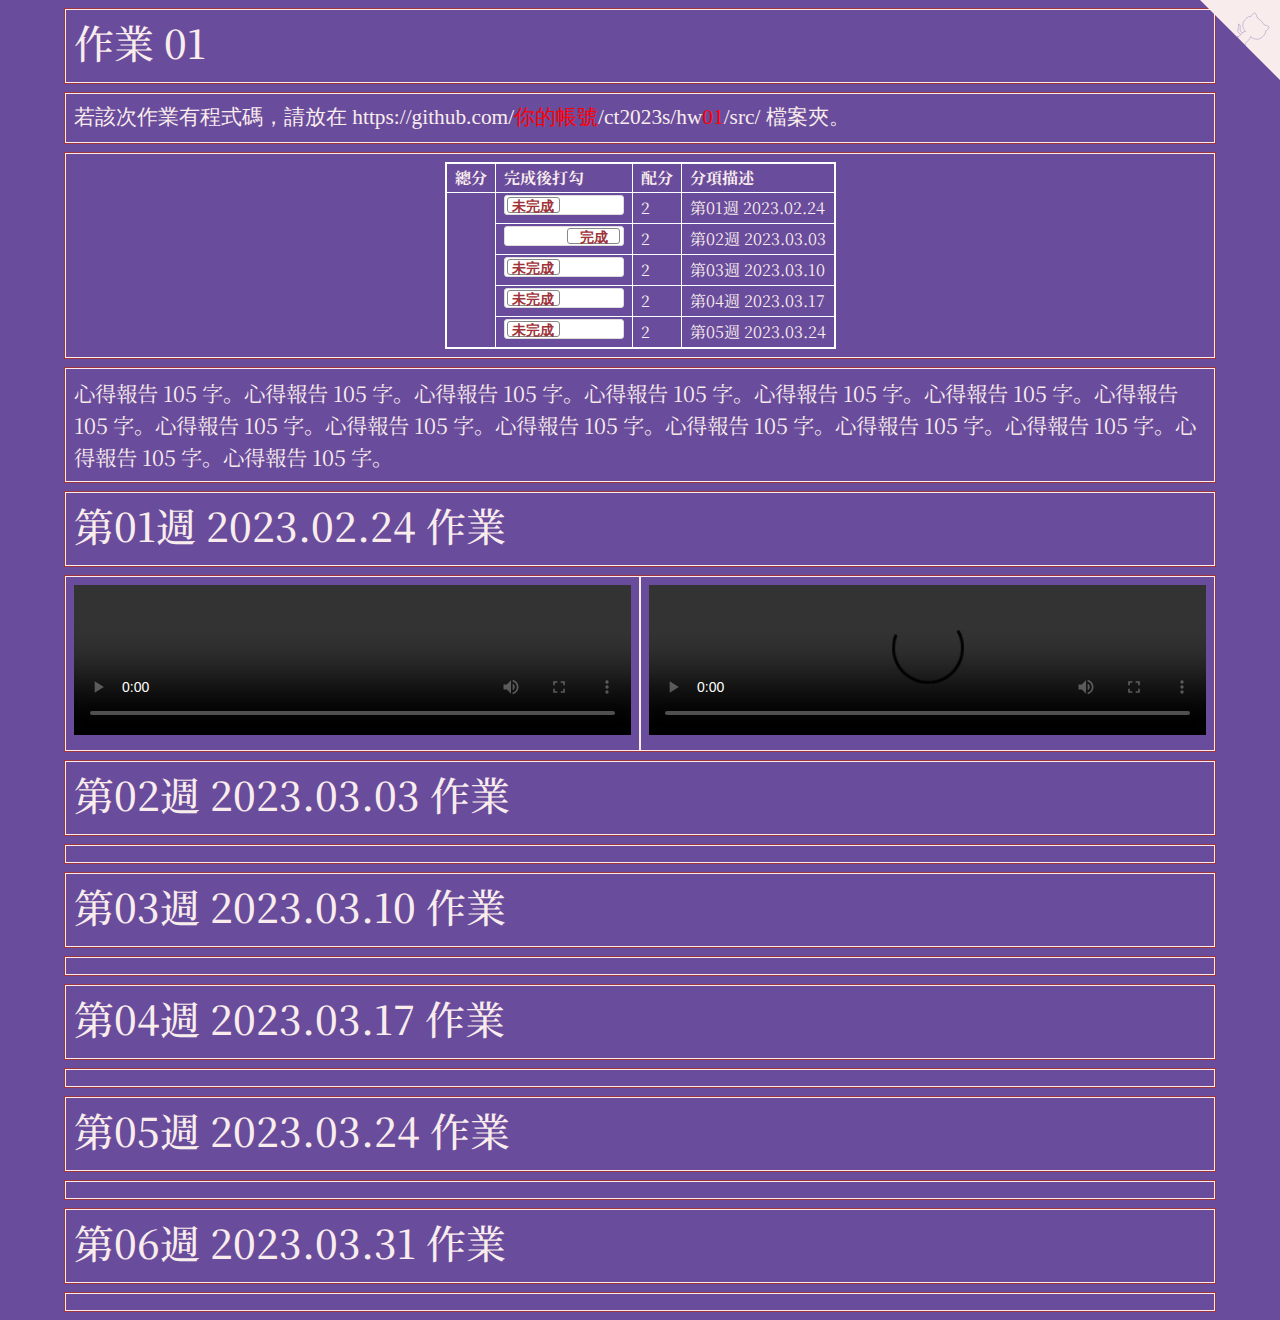
==== hw01/index.html @ 7357389a "HW5 V1" ====
<!doctype html>
<html lang="zh-Hant-TW">
<head>
<!-- Required meta tags -->
<meta charset="utf-8">
<meta name="viewport" content="width=device-width, initial-scale=1">

<!-- D3, jquery -->
<script src="https://d3js.org/d3.v3.min.js" charset="utf-8"></script>
<script src="https://code.jquery.com/jquery-3.6.0.min.js" charset="utf-8"></script>

<!-- Bootstrap CSS -->
<link href="https://cdn.jsdelivr.net/npm/bootstrap@5.1.1/dist/css/bootstrap.min.css" rel="stylesheet">
<script src="https://cdn.jsdelivr.net/npm/bootstrap@5.1.1/dist/js/bootstrap.bundle.min.js"></script>

<title>作品集 Portfolio</title>
<style type="text/css">
  @import url('https://fonts.googleapis.com/css2?family=Noto+Serif+JP:wght@200&display=swap');

  table {
  border-collapse: collapse;
  border: 2px solid white; /* rgba(217,140,144,1) */
  font-size:  12pt;
  margin-left: auto;
  margin-right: auto;
  }

  td,
  th {
  border: 1px solid white;
  padding: 2px 8px;
  }

  .flipswitch
  {
      position: relative;
      background: white;
      width: 120px;
      height: 20px;
      -webkit-appearance: initial;
      border-radius: 3px;
      -webkit-tap-highlight-color: rgba(0, 0, 0, 0);
      outline:none;
      font-size: 14px;
      font-family: Trebuchet, Arial, sans-serif;
      font-weight: bold;
      cursor:pointer;
      border:1px solid #ddd;
  }
  .flipswitch:after
  {
      position:absolute;
      top:5%;
      display:block; 
      line-height:16px;
      width:45%;
      height:90%;
      background:#fff;
      box-sizing:border-box;
      text-align:center;
      transition: all 0.3s ease-in 0s; 
      color:rgba(159,53,58,1);
      border:#888 1px solid;
      border-radius:3px;
  }
  .flipswitch:after
  {
      left:2%;
      content: "未完成";
  }
  .flipswitch:checked:after
  {
      left:53%;
      content: "完成";
  }

  body {
    background-color: rgb(106, 76, 156); /* #6A4C9C */
    color: rgb(106, 76, 156);
    font-family: 'Noto Serif JP', serif;
  }

  .container-fluid {
    width:  90%;
  }

  .hw12 {
    border: 1px solid rgb(159, 53, 58);
    margin-top: 8px;
    margin-bottom: 8px;
  }

  .twenty {
    border: 1px solid #f9eced;
    color: #f9eced;
    padding: 8px;
    font-size: 16pt;
  }

  .twenty:hover {
      box-shadow: 0 0 5px 3px #f9eced;
      color: cyan; 
      text-shadow: 0 0 6px #FFFFFF, 0 0 6px #000000;
  }

  @font-face {
    font-family:'cjkFonts';
    src: url(cjkFonts_allseto_v1.11.woff2) format('woff2');
    /* https://cloudconvert.com/ttf-to-woff2 */
  }
  
  .cjkFonts {
    font-family: 'cjkFonts';
  }

  .github-corner:hover 
  .octo-arm {
    animation: octocat-wave 560ms ease-in-out
  }
  @keyframes octocat-wave {
    0%,100% {
      transform:rotate(0)
    }
    20%,60% {
      transform:rotate(-25deg)
    }
    40%,80% {
      transform:rotate(10deg)
    }
  }
  @media (max-width:500px) {
    .github-corner:hover 
    .octo-arm {
      animation:none
    }

    .github-corner 
    .octo-arm {
      animation: octocat-wave 560ms ease-in-out
    }
  }

  /* 波浪 */
  a {
    color:yellow;
    text-decoration: none; 
    background: url("data:image/svg+xml,%3Csvg xmlns='http://www.w3.org/2000/svg' viewBox='0 0 20 4'%3E%3Cpath fill='none' stroke='%23fff' d='M0 3.5c5 0 5-3 10-3s5 3 10 3 5-3 10-3 5 3 10 3'/%3E%3C/svg%3E") repeat-x 0 100%; 
    background-size:20px auto; 
    animation: waveMove 1s infinite linear;
  }

  a:hover {
    color:#f30;
    text-decoration: none;
    background: none;
    animation: none;
    text-decoration: underline;
    padding:2px 0;
  }
  @keyframes waveMove {
    from { background-position:0 100%; }
    to { background-position:20px 100%; }
  }
  /* 波浪 */
</style>
</head>
<body>
<!-- https://alexlenail.me/NN-SVG/about.html -->
<a href="https://github.com/你的帳號/ct2023s/" class="github-corner" aria-label="View source on Github">
  <svg width="80" height="80" viewBox="0 0 250 250" style="fill:#f9eced; color:#fff; position: absolute; top: 0; border: 0; right: 0;" aria-hidden="true">
    <path d="M0,0 L115,115 L130,115 L142,142 L250,250 L250,0 Z"></path>
    <path d="M128.3,109.0 C113.8,99.7 119.0,89.6 119.0,89.6 C122.0,82.7 120.5,78.6 120.5,78.6 C119.2,72.0 123.4,76.3 123.4,76.3 C127.3,80.9 125.5,87.3 125.5,87.3 C122.9,97.6 130.6,101.9 134.4,103.2" fill="#f9eced" stroke="#6A4C9C" style="transform-origin: 130px 106px;" class="octo-arm"></path>
    <path d="M115.0,115.0 C114.9,115.1 118.7,116.5 119.8,115.4 L133.7,101.6 C136.9,99.2 139.9,98.4 142.2,98.6 C133.8,88.0 127.5,74.4 143.8,58.0 C148.5,53.4 154.0,51.2 159.7,51.0 C160.3,49.4 163.2,43.6 171.4,40.1 C171.4,40.1 176.1,42.5 178.8,56.2 C183.1,58.6 187.2,61.8 190.9,65.4 C194.5,69.0 197.7,73.2 200.1,77.6 C213.8,80.2 216.3,84.9 216.3,84.9 C212.7,93.1 206.9,96.0 205.4,96.6 C205.1,102.4 203.0,107.8 198.3,112.5 C181.9,128.9 168.3,122.5 157.7,114.1 C157.9,116.9 156.7,120.9 152.7,124.9 L141.0,136.5 C139.8,137.7 141.6,141.9 141.8,141.8 Z" fill="#f9eced" stroke="#6A4C9C" class="octo-body"></path>
  </svg>
</a>


<div class="container-fluid">

  <!-- ------------------------------------------------>
  <div class="row hw12">
    <div class="col-md-12 twenty">
      <h1>作業 01</h1>
    </div>
  </div>

  <!-- ------------------------------------------------>
  <div class="row hw12">
    <div class="col-md-12 twenty cjkFonts">
      若該次作業有程式碼，請放在 https://github.com/<span style="color:red;">你的帳號</span>/ct2023s/hw<span style="color:red;">01</span>/src/ 檔案夾。
    </div>
  </div>

  <!-- ------------------------------------------------>
  <div class="row hw12">
    <div class="col-md-12 twenty">
      <table>
        <tr>
          <th>總分</th>
          <th>完成後打勾</th>
          <th>配分</th>
          <th>分項描述</th>
        </tr>
        <tr>
          <td rowspan="7" id="myTotal"></td>
          <td><input type="checkbox" class="flipswitch" id="myCheckbox1"></td>
          <td id='m1'>2</td>
          <td>第01週 2023.02.24</td>
        </tr>
        <tr>
          <td><input type="checkbox" class="flipswitch" id="myCheckbox2" checked></td>
          <td id='m2'>2</td>
          <td>第02週 2023.03.03</td>
        </tr>
        <tr>
          <td><input type="checkbox" class="flipswitch" id="myCheckbox3"></td>
          <td id='m3'>2</td>
          <td>第03週 2023.03.10</td>
        </tr>
        <tr>
          <td><input type="checkbox" class="flipswitch" id="myCheckbox4"></td>
          <td id='m4'>2</td>
          <td>第04週 2023.03.17</td>
        </tr>
        <tr>
          <td><input type="checkbox" class="flipswitch" id="myCheckbox5"></td>
          <td id='m5'>2</td>
          <td>第05週 2023.03.24</td>
        </tr>
      </table>
    </div>
  </div>

  <!-- ------------------------------------------------>
  <div class="row hw12">
    <div class="col-md-12 twenty">
      心得報告 105 字。心得報告 105 字。心得報告 105 字。心得報告 105 字。心得報告 105 字。心得報告 105 字。心得報告 105 字。心得報告 105 字。心得報告 105 字。心得報告 105 字。心得報告 105 字。心得報告 105 字。心得報告 105 字。心得報告 105 字。心得報告 105 字。
    </div>
  </div>

  <!-- ------------------------------------------------>
  <div class="row hw12">
    <div class="col-md-12 twenty">
      <h1>第01週 2023.02.24 作業</h1>
    </div>
  </div>

  <!-- ------------------------------------------------>
  <div class="row hw12">
    <div class="col-md-6 twenty">
      <video id="video1" style="width:100%;max-width:100%;" controls="">
        <source src="https://www.w3schools.com/html/mov_bbb.mp4" type="video/mp4">
      </video>
    </div>
    <div class="col-md-6 twenty">
      <video id="video1" style="width:100%;max-width:100%;" controls="">
        <source src="https://www.w3schools.com/html/mov_bbb.mp4" type="video/mp4">
      </video>
    </div>
  </div>


  <!-- ------------------------------------------------>
  <div class="row hw12">
    <div class="col-md-12 twenty">
      <h1>第02週 2023.03.03 作業</h1>
    </div>
  </div>

  <!-- ------------------------------------------------>
  <div class="row hw12">
    <div class="col-md-12 twenty">
      
    </div>
  </div>



  <!-- ------------------------------------------------>
  <div class="row hw12">
    <div class="col-md-12 twenty">
      <h1>第03週 2023.03.10 作業</h1>
    </div>
  </div>

  <!-- ------------------------------------------------>
  <div class="row hw12">
    <div class="col-md-12 twenty">
      
    </div>
  </div>



  <!-- ------------------------------------------------>
  <div class="row hw12">
    <div class="col-md-12 twenty">
      <h1>第04週 2023.03.17 作業</h1>
    </div>
  </div>

  <!-- ------------------------------------------------>
  <div class="row hw12">
    <div class="col-md-12 twenty">
      
    </div>
  </div>



  <!-- ------------------------------------------------>
  <div class="row hw12">
    <div class="col-md-12 twenty">
      <h1>第05週 2023.03.24 作業</h1>
    </div>
  </div>

  <!-- ------------------------------------------------>
  <div class="row hw12">
    <div class="col-md-12 twenty">
      
    </div>
  </div>



  <!-- ------------------------------------------------>
  <div class="row hw12">
    <div class="col-md-12 twenty">
      <h1>第06週 2023.03.31 作業</h1>
    </div>
  </div>

  <!-- ------------------------------------------------>
  <div class="row hw12">
    <div class="col-md-12 twenty">
      
    </div>
  </div>


  <!-- ------------------------------------------------>

  <!-- ------------------------------------------------>


<script>
  $(function() {
    var f = function() {
      $(this).next().text($(this).is(':checked') ? '做完' : '未做完');
    };
    $('input').change(f).trigger('change');
  });

  d3.select("#myCheckbox1").on("change",update);
  d3.select("#myCheckbox2").on("change",update);
  d3.select("#myCheckbox3").on("change",update);
  d3.select("#myCheckbox4").on("change",update);
  d3.select("#myCheckbox5").on("change",update);
  d3.select("#myCheckbox6").on("change",update);
  d3.select("#myCheckbox7").on("change",update);

  update();
  
  function update(){

    var score = 0;

    if (d3.select("#myCheckbox1").property("checked")){
      score += parseInt(d3.select('#m1').html());
    }

    if (d3.select("#myCheckbox2").property("checked")){
      score += parseInt(d3.select('#m2').html());   
    }

    if (d3.select("#myCheckbox3").property("checked")){
      score += parseInt(d3.select('#m3').html());   
    }

    if (d3.select("#myCheckbox4").property("checked")){
      score += parseInt(d3.select('#m4').html());   
    }

    if (d3.select("#myCheckbox5").property("checked")){
      score += parseInt(d3.select('#m5').html());   
    }


    d3.select("#myTotal").html(score);    
  }
</script>

</body>
</html>
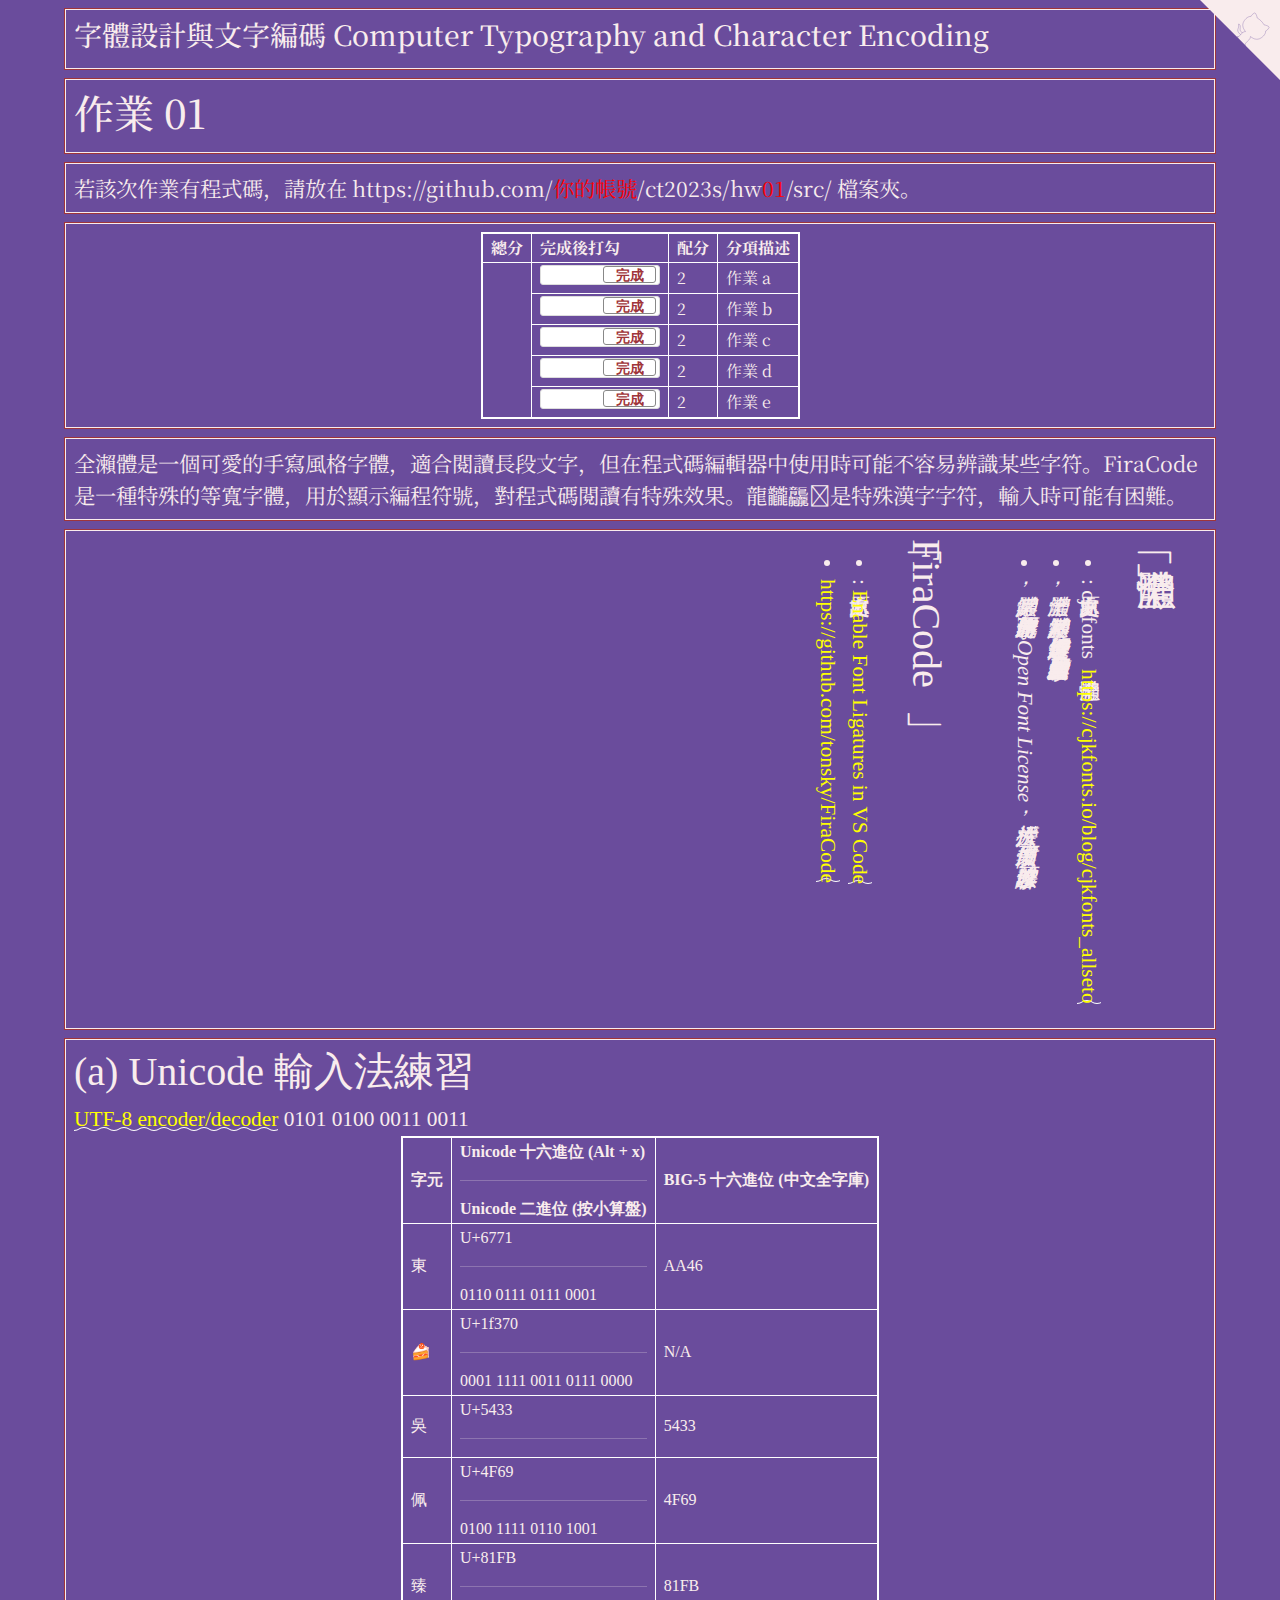
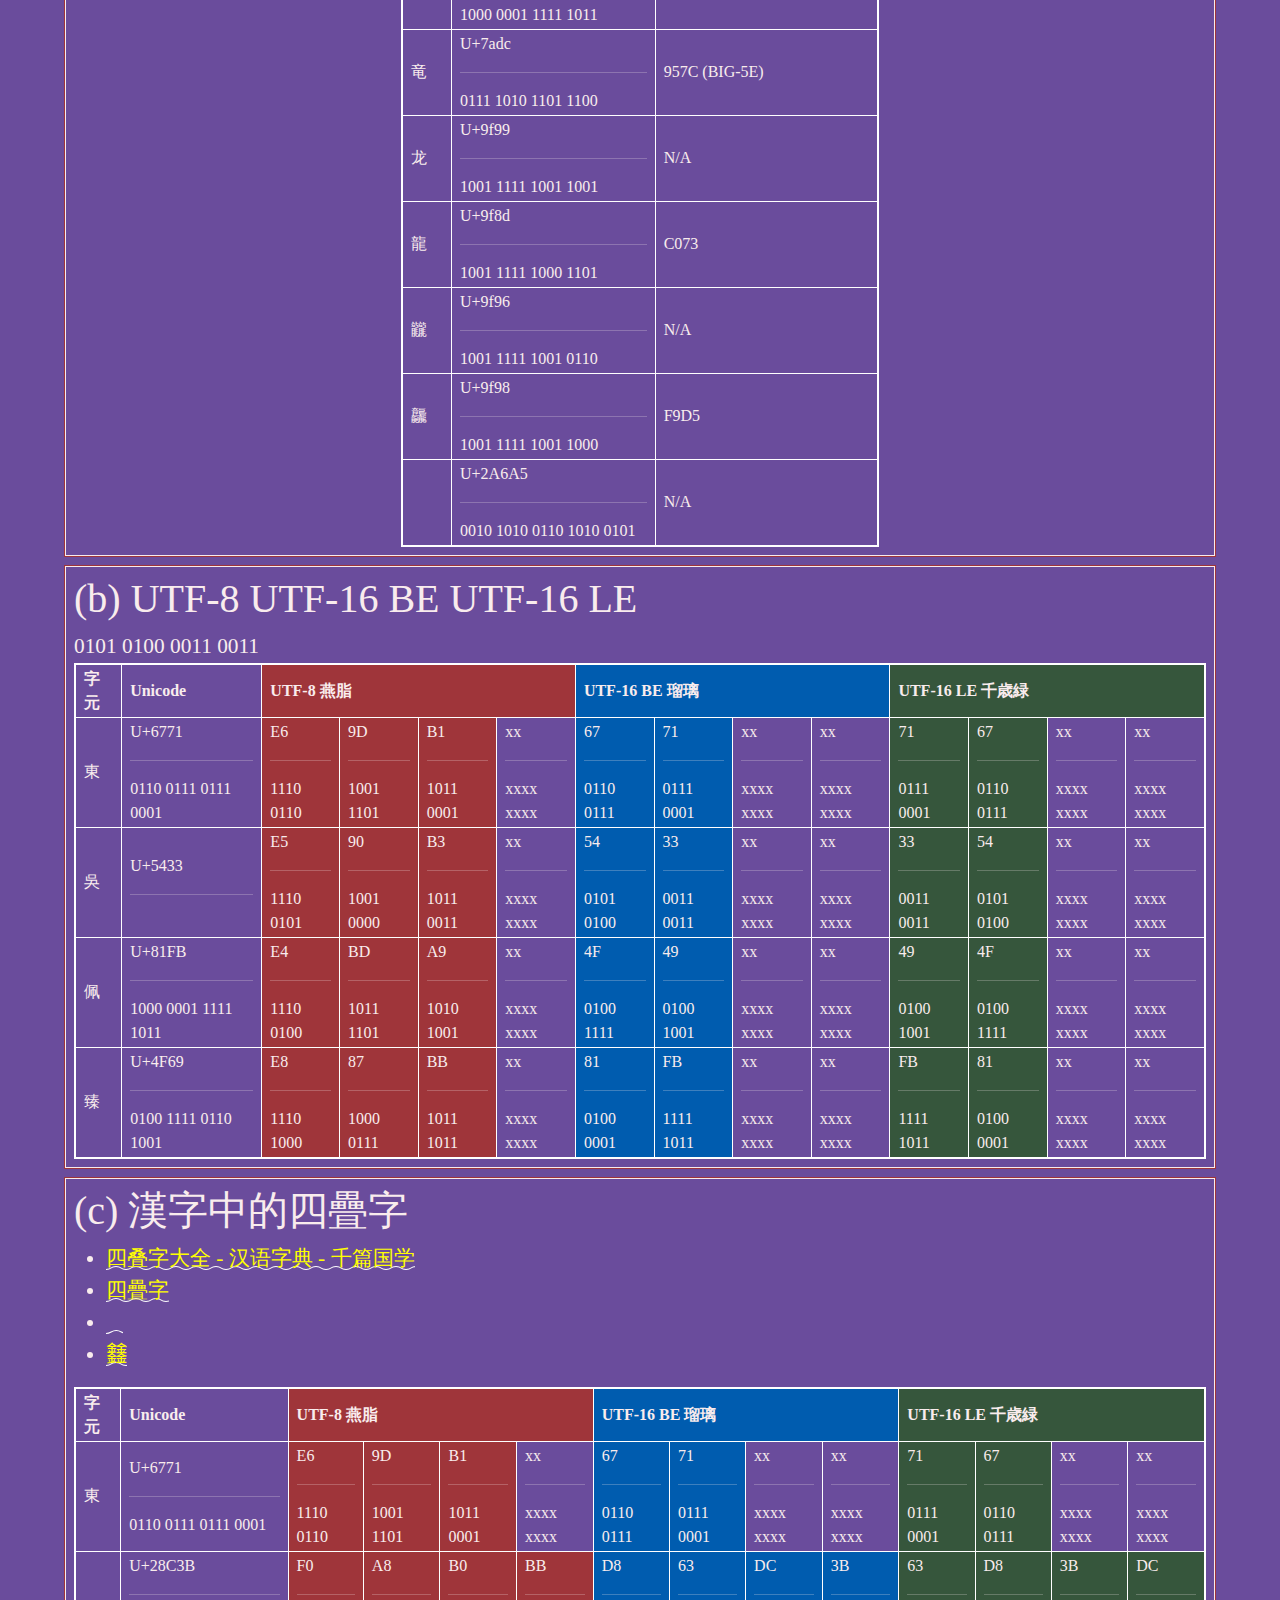
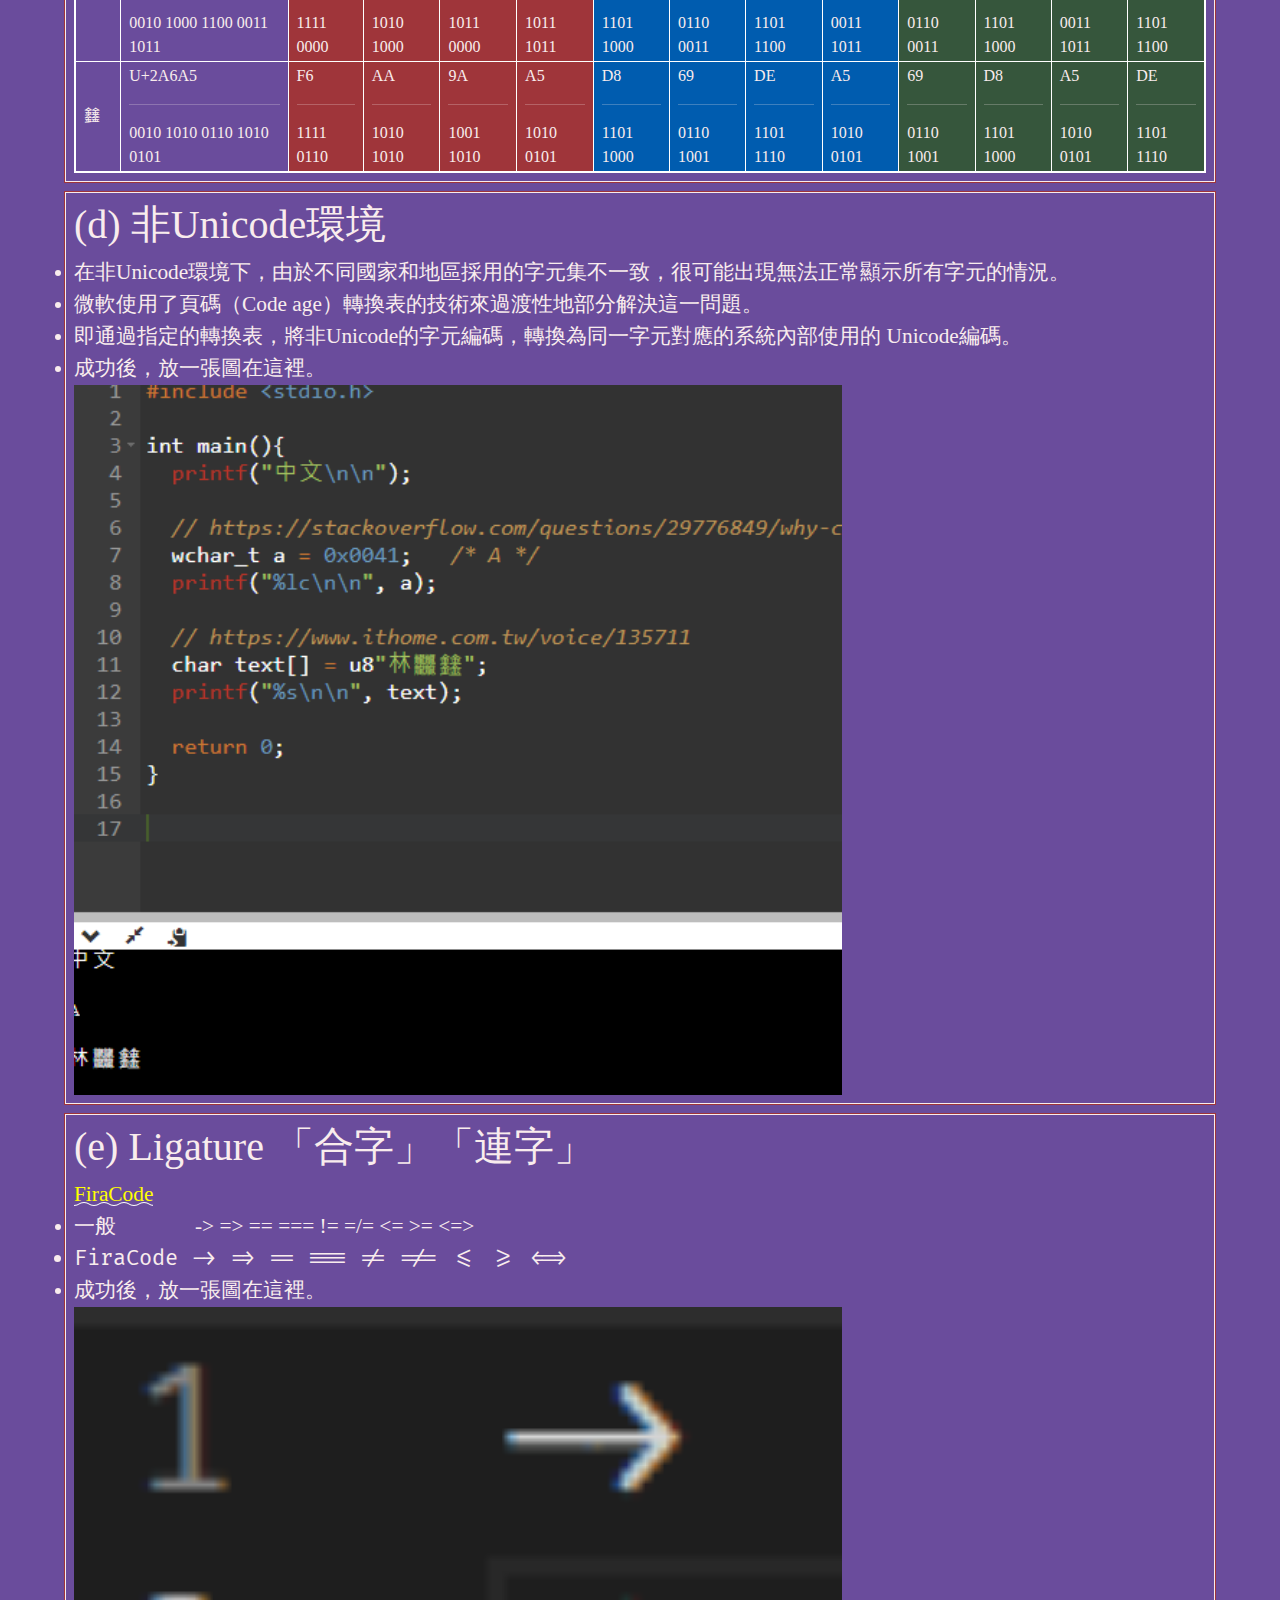
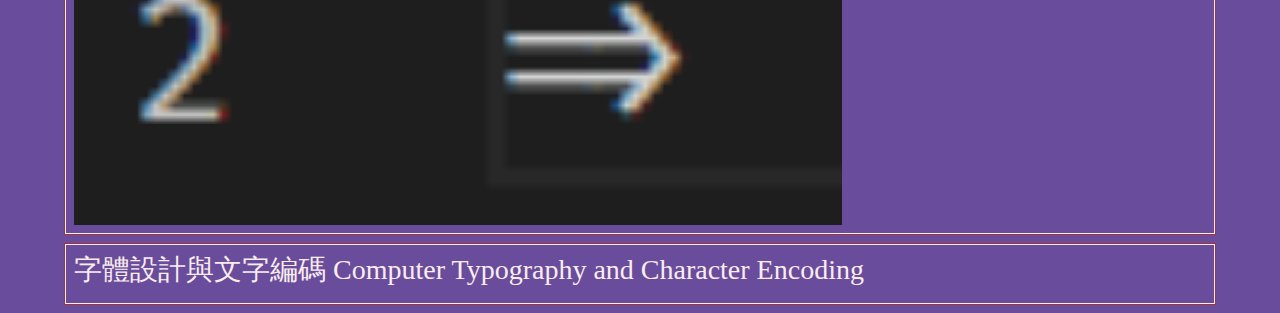
==== commit a1e78920: "HW1 v1" ====
--- a/hw01/index.html
+++ b/hw01/index.html
@@ -14,21 +14,23 @@
 <script src="https://cdn.jsdelivr.net/npm/bootstrap@5.1.1/dist/js/bootstrap.bundle.min.js"></script>
 
 <title>作品集 Portfolio</title>
+<!-- https://alexlenail.me/NN-SVG/about.html -->
+<link rel="icon" href="../hw00/favicon.svg"/>
 <style type="text/css">
   @import url('https://fonts.googleapis.com/css2?family=Noto+Serif+JP:wght@200&display=swap');
 
   table {
-  border-collapse: collapse;
-  border: 2px solid white; /* rgba(217,140,144,1) */
-  font-size:  12pt;
-  margin-left: auto;
-  margin-right: auto;
+    border-collapse: collapse;
+    border: 2px solid white; /* rgba(217,140,144,1) */
+    font-size:  12pt;
+    margin-left: auto;
+    margin-right: auto;
   }
 
   td,
   th {
-  border: 1px solid white;
-  padding: 2px 8px;
+    border: 1px solid white;
+    padding: 2px 8px;
   }
 
   .flipswitch
@@ -108,9 +110,24 @@
     src: url(cjkFonts_allseto_v1.11.woff2) format('woff2');
     /* https://cloudconvert.com/ttf-to-woff2 */
   }
-  
+
+  @font-face {
+    font-family:'FiraCode-Regular';
+    src: url(FiraCode-Regular.woff2) format('woff2');
+    /* https://worldofzero.com/posts/enable-font-ligatures-vscode/ */
+  }
+
   .cjkFonts {
     font-family: 'cjkFonts';
+    writing-mode: vertical-rl;
+  }
+
+  .cjkFontsH {
+    font-family: 'cjkFonts';
+  }
+
+  .FiraCode {
+    font-family: 'FiraCode-Regular';
   }
 
   .github-corner:hover 
@@ -180,13 +197,20 @@
   <!-- ------------------------------------------------>
   <div class="row hw12">
     <div class="col-md-12 twenty">
+      <h3>字體設計與文字編碼   Computer Typography and Character Encoding</h3>
+    </div>
+  </div>
+
+  <!-- ------------------------------------------------>
+  <div class="row hw12">
+    <div class="col-md-12 twenty">
       <h1>作業 01</h1>
     </div>
   </div>
 
   <!-- ------------------------------------------------>
   <div class="row hw12">
-    <div class="col-md-12 twenty cjkFonts">
+    <div class="col-md-12 twenty">
       若該次作業有程式碼，請放在 https://github.com/<span style="color:red;">你的帳號</span>/ct2023s/hw<span style="color:red;">01</span>/src/ 檔案夾。
     </div>
   </div>
@@ -203,29 +227,29 @@
         </tr>
         <tr>
           <td rowspan="7" id="myTotal"></td>
-          <td><input type="checkbox" class="flipswitch" id="myCheckbox1"></td>
+          <td><input type="checkbox" class="flipswitch" id="myCheckbox1" checked></td>
           <td id='m1'>2</td>
-          <td>第01週 2023.02.24</td>
+          <td>作業 a</td>
         </tr>
         <tr>
           <td><input type="checkbox" class="flipswitch" id="myCheckbox2" checked></td>
           <td id='m2'>2</td>
-          <td>第02週 2023.03.03</td>
-        </tr>
-        <tr>
-          <td><input type="checkbox" class="flipswitch" id="myCheckbox3"></td>
+          <td>作業 b</td>
+        </tr>
+        <tr>
+          <td><input type="checkbox" class="flipswitch" id="myCheckbox3" checked></td>
           <td id='m3'>2</td>
-          <td>第03週 2023.03.10</td>
-        </tr>
-        <tr>
-          <td><input type="checkbox" class="flipswitch" id="myCheckbox4"></td>
+          <td>作業 c</td>
+        </tr>
+        <tr>
+          <td><input type="checkbox" class="flipswitch" id="myCheckbox4" checked></td>
           <td id='m4'>2</td>
-          <td>第04週 2023.03.17</td>
-        </tr>
-        <tr>
-          <td><input type="checkbox" class="flipswitch" id="myCheckbox5"></td>
+          <td>作業 d</td>
+        </tr>
+        <tr>
+          <td><input type="checkbox" class="flipswitch" id="myCheckbox5" checked></td>
           <td id='m5'>2</td>
-          <td>第05週 2023.03.24</td>
+          <td>作業 e</td>
         </tr>
       </table>
     </div>
@@ -234,18 +258,34 @@
   <!-- ------------------------------------------------>
   <div class="row hw12">
     <div class="col-md-12 twenty">
-      心得報告 105 字。心得報告 105 字。心得報告 105 字。心得報告 105 字。心得報告 105 字。心得報告 105 字。心得報告 105 字。心得報告 105 字。心得報告 105 字。心得報告 105 字。心得報告 105 字。心得報告 105 字。心得報告 105 字。心得報告 105 字。心得報告 105 字。
-    </div>
-  </div>
-
-  <!-- ------------------------------------------------>
-  <div class="row hw12">
-    <div class="col-md-12 twenty">
-      <h1>第01週 2023.02.24 作業</h1>
-    </div>
-  </div>
-
-  <!-- ------------------------------------------------>
+      全瀨體是一個可愛的手寫風格字體，適合閱讀長段文字，但在程式碼編輯器中使用時可能不容易辨識某些字符。FiraCode是一種特殊的等寬字體，用於顯示編程符號，對程式碼閱讀有特殊效果。龍龖龘𪚥是特殊漢字字符，輸入時可能有困難。
+    </div>
+  </div>
+
+  <!-- ------------------------------------------------>
+  <div class="row hw12">
+    <div class="col-md-12 twenty cjkFonts">
+      <h1> 「全瀨體」</h1>
+
+      <ul>
+        <li>原文出處: cjkfonts 全瀨體 <a href="https://cjkfonts.io/blog/cjkfonts_allseto" target="_blank"> https://cjkfonts.io/blog/cjkfonts_allseto</a></li>
+        <li><cite>全瀨體，基於瀨戶字體，透過深度學習智能造字，產生的字體數量是跟思源黑體相同。</cite></li>
+        <li><cite>瀨戶字體，原作者將此字體用 SIL Open Font License 授權方法，可以商業使用，可以容許修改字體。</cite></li>
+      </ul>
+
+      <h1> 「FiraCode」</h1>
+
+      <ul>
+       <li>原文出處: <a href="https://worldofzero.com/posts/enable-font-ligatures-vscode/" target="_blank"> Enable Font Ligatures in VS Code </a></li>
+        <li><a href="https://github.com/tonsky/FiraCode" target="_blank">https://github.com/tonsky/FiraCode</a></li>
+      </ul>
+
+
+    </div>
+  </div>
+
+  <!-- ------------------------------------------------>
+  <!--
   <div class="row hw12">
     <div class="col-md-6 twenty">
       <video id="video1" style="width:100%;max-width:100%;" controls="">
@@ -258,91 +298,279 @@
       </video>
     </div>
   </div>
-
-
-  <!-- ------------------------------------------------>
-  <div class="row hw12">
-    <div class="col-md-12 twenty">
-      <h1>第02週 2023.03.03 作業</h1>
-    </div>
-  </div>
-
-  <!-- ------------------------------------------------>
-  <div class="row hw12">
-    <div class="col-md-12 twenty">
-      
-    </div>
-  </div>
-
-
-
-  <!-- ------------------------------------------------>
-  <div class="row hw12">
-    <div class="col-md-12 twenty">
-      <h1>第03週 2023.03.10 作業</h1>
-    </div>
-  </div>
-
-  <!-- ------------------------------------------------>
-  <div class="row hw12">
-    <div class="col-md-12 twenty">
-      
-    </div>
-  </div>
-
-
-
-  <!-- ------------------------------------------------>
-  <div class="row hw12">
-    <div class="col-md-12 twenty">
-      <h1>第04週 2023.03.17 作業</h1>
-    </div>
-  </div>
-
-  <!-- ------------------------------------------------>
-  <div class="row hw12">
-    <div class="col-md-12 twenty">
-      
-    </div>
-  </div>
-
-
-
-  <!-- ------------------------------------------------>
-  <div class="row hw12">
-    <div class="col-md-12 twenty">
-      <h1>第05週 2023.03.24 作業</h1>
-    </div>
-  </div>
-
-  <!-- ------------------------------------------------>
-  <div class="row hw12">
-    <div class="col-md-12 twenty">
-      
-    </div>
-  </div>
-
-
-
-  <!-- ------------------------------------------------>
-  <div class="row hw12">
-    <div class="col-md-12 twenty">
-      <h1>第06週 2023.03.31 作業</h1>
-    </div>
-  </div>
-
-  <!-- ------------------------------------------------>
-  <div class="row hw12">
-    <div class="col-md-12 twenty">
-      
-    </div>
-  </div>
-
-
-  <!-- ------------------------------------------------>
-
-  <!-- ------------------------------------------------>
-
+  -->
+
+
+  <!-- ------------------------------------------------>
+  <div class="row hw12">
+    <div class="col-md-12 twenty cjkFontsH">
+      <h1>(a) Unicode 輸入法練習 </h1>
+      <a href="https://mothereff.in/utf-8" target="_blank">UTF-8 encoder/decoder</a>
+      <table>
+        <tr>
+          <th>字元</th>
+          <th>Unicode 十六進位 (Alt + x)<hr>Unicode 二進位 (按小算盤)</th>
+          <th>BIG-5 十六進位 (中文全字庫)</th>
+        </tr>
+        <tr>
+          <td>東</td>
+          <td>U+6771<hr>0110 0111 0111 0001</td>
+          <td>AA46</td> <!-- BIG-5 十六進位 -->
+        </tr>
+        <tr>
+          <td>🍰</td>
+          <td>U+1f370<hr>0001 1111 0011 0111 0000</td> <!-- Unicode 二進位 -->
+          <td>N/A</td> <!-- BIG-5 十六進位 -->
+        </tr>
+        <tr>
+          <td>吳</td>
+          <td>U+5433<hr></td>0101 0100 0011 0011<!-- Unicode 二進位 -->
+          <td>5433</td> <!-- BIG-5 十六進位 -->
+        </tr>
+        <tr>
+          <td>佩</td>
+          <td>U+4F69<hr>0100 1111 0110 1001</td> <!-- Unicode 二進位 -->
+          <td>4F69</td> <!-- BIG-5 十六進位 -->
+        </tr>
+        <tr>
+          <td>臻</td>
+          <td>U+81FB<hr>1000 0001 1111 1011</td> <!-- Unicode 二進位 -->
+          <td>81FB</td> <!-- BIG-5 十六進位 -->
+        </tr>
+        <tr>
+          <td>竜</td>
+          <td>U+7adc<hr>0111 1010 1101 1100</td> <!-- Unicode 二進位 -->
+          <td>957C (BIG-5E)</td> <!-- BIG-5 十六進位 -->
+        </tr>
+        <tr>
+          <td>龙</td>
+          <td>U+9f99<hr>1001 1111 1001 1001</td> <!-- Unicode 二進位 -->
+          <td>N/A</td> <!-- BIG-5 十六進位 -->
+        </tr>
+        <tr>
+          <td>龍</td>
+          <td>U+9f8d<hr>1001 1111 1000 1101</td> <!-- Unicode 二進位 -->
+          <td>C073</td> <!-- BIG-5 十六進位 -->
+        </tr>
+        <tr>
+          <td>龖</td>
+          <td>U+9f96<hr>1001 1111 1001 0110</td> <!-- Unicode 二進位 -->
+          <td>N/A</td> <!-- BIG-5 十六進位 -->
+        </tr>
+        <tr>
+          <td>龘</td>
+          <td>U+9f98<hr>1001 1111 1001 1000</td> <!-- Unicode 二進位 -->
+          <td>F9D5</td> <!-- BIG-5 十六進位 -->
+        </tr>
+        <tr>
+          <td>𪚥</td> <!-- 新細明體-ExtB -->
+          <td>U+2A6A5<hr>0010 1010 0110 1010 0101</td> <!-- Unicode 二進位 -->
+          <td>N/A</td> <!-- BIG-5 十六進位 -->
+        </tr>
+      </table>
+    </div>
+  </div>
+
+  <!-- ------------------------------------------------>
+  <div class="row hw12">
+    <div class="col-md-12 twenty cjkFontsH">
+      <h1>(b) UTF-8 UTF-16 BE UTF-16 LE</h1>
+
+      <table>
+        <tr>
+          <th>字元</th> <!-- 紺 https://nipponcolors.com/#kon --> <!-- 桔梗 https://nipponcolors.com/#kikyo --> 
+          <th colspan="1">Unicode</th>
+          <th colspan="4" style="background-color:#9F353A;">UTF-8 燕脂</th> <!-- 燕脂 https://nipponcolors.com/#enji -->
+          <th colspan="4" style="background-color:#005CAF;">UTF-16 BE 瑠璃</th> <!-- 瑠璃 https://nipponcolors.com/#ruri https://nipponcolors.com/#kon -->
+          <th colspan="4" style="background-color:#36563C;">UTF-16 LE 千歳緑</th> <!-- 千歳緑 https://nipponcolors.com/#chitosemidori -->
+        </tr>
+        <tr>
+          <td>東</td>
+          <td>U+6771<hr>0110 0111 0111 0001</td>
+          <td style="background-color:#9F353A;">E6<hr>1110 0110</td> <!-- UTF-8 -->
+          <td style="background-color:#9F353A;">9D<hr>1001 1101</td>
+          <td style="background-color:#9F353A;">B1<hr>1011 0001</td>
+          <td>xx<hr>xxxx xxxx</td>
+          <td style="background-color:#005CAF;">67<hr>0110 0111</td> <!-- UTF-16 BE -->
+          <td style="background-color:#005CAF;">71<hr>0111 0001</td>
+          <td>xx<hr>xxxx xxxx</td>
+          <td>xx<hr>xxxx xxxx</td>
+          <td style="background-color:#36563C;">71<hr>0111 0001</td> <!-- UTF-16 LE -->
+          <td style="background-color:#36563C;">67<hr>0110 0111</td>
+          <td>xx<hr>xxxx xxxx</td>
+          <td>xx<hr>xxxx xxxx</td>
+        </tr>       
+        <tr>
+          <td>吳</td>
+          <td>U+5433<hr></td>0101 0100 0011 0011<!-- Unicode 二進位 -->
+          <td style="background-color:#9F353A;">E5<hr>1110 0101</td> <!-- UTF-8 -->
+          <td style="background-color:#9F353A;">90<hr>1001 0000</td>
+          <td style="background-color:#9F353A;">B3<hr>1011 0011</td>
+          <td>xx<hr>xxxx xxxx</td>
+          <td style="background-color:#005CAF;">54<hr>0101 0100</td> <!-- UTF-16 BE -->
+          <td style="background-color:#005CAF;">33<hr>0011 0011</td>
+          <td>xx<hr>xxxx xxxx</td>
+          <td>xx<hr>xxxx xxxx</td>
+          <td style="background-color:#36563C;">33<hr>0011 0011</td>
+          <td style="background-color:#36563C;">54<hr>0101 0100</td> <!-- UTF-16 BE -->
+          <td>xx<hr>xxxx xxxx</td>
+          <td>xx<hr>xxxx xxxx</td>
+        </tr>
+        <tr>
+          <td>佩</td>
+          <td>U+81FB<hr>1000 0001 1111 1011</td>
+          <td style="background-color:#9F353A;">E4<hr>1110 0100</td> <!-- UTF-8 -->
+          <td style="background-color:#9F353A;">BD<hr>1011 1101</td>
+          <td style="background-color:#9F353A;">A9<hr>1010 1001</td>
+          <td>xx<hr>xxxx xxxx</td>
+          <td style="background-color:#005CAF;">4F<hr>0100 1111</td> <!-- UTF-16 BE -->
+          <td style="background-color:#005CAF;">49<hr>0100 1001</td>
+          <td>xx<hr>xxxx xxxx</td>
+          <td>xx<hr>xxxx xxxx</td>
+          <td style="background-color:#36563C;">49<hr>0100 1001</td>
+          <td style="background-color:#36563C;">4F<hr>0100 1111</td> <!-- UTF-16 BE -->
+          <td>xx<hr>xxxx xxxx</td>
+          <td>xx<hr>xxxx xxxx</td>
+        </tr>
+        <tr>
+          <td>臻</td>
+          <td>U+4F69<hr>0100 1111 0110 1001</td> <!-- Unicode 二進位 -->
+          <td style="background-color:#9F353A;">E8<hr>1110 1000</td> <!-- UTF-8 -->
+          <td style="background-color:#9F353A;">87<hr>1000 0111</td>
+          <td style="background-color:#9F353A;">BB<hr>1011 1011</td>
+          <td>xx<hr>xxxx xxxx</td>
+          <td style="background-color:#005CAF;">81<hr>0100 0001</td> <!-- UTF-16 BE -->
+          <td style="background-color:#005CAF;">FB<hr>1111 1011</td>
+          <td>xx<hr>xxxx xxxx</td>
+          <td>xx<hr>xxxx xxxx</td>
+          <td style="background-color:#36563C;">FB<hr>1111 1011</td>
+          <td style="background-color:#36563C;">81<hr>0100 0001</td> <!-- UTF-16 BE -->
+          <td>xx<hr>xxxx xxxx</td>
+          <td>xx<hr>xxxx xxxx</td>
+        </tr>
+      </table>
+    </div>
+  </div>
+
+
+
+  <!-- ------------------------------------------------>
+  <div class="row hw12">
+    <div class="col-md-12 twenty cjkFontsH">
+      <h1>(c) 漢字中的四疊字</h1>
+      <!--
+      <ul>
+        <li><a href="" target="_blank"> </a></li>
+        <li><a href="" target="_blank"> </a></li>
+      </ul>
+      -->
+      <ul>
+        <li><a href="https://zidian.qianp.com/sidiezi.html" target="_blank">四叠字大全 - 汉语字典 - 千篇国学</a></li>
+        <li><a href="https://zh.wikipedia.org/wiki/%E5%9B%9B%E5%8F%A0%E5%AD%97" target="_blank">四疊字</a></li>
+        <li><a href="https://www.compart.com/en/unicode/U+2A6A5" target="_blank">𪚥</a></li>
+        <li><a href="https://www.compart.com/en/unicode/U+28C3B" target="_blank">𨰻</a></li>
+      </ul>
+
+      <table>
+        <tr>
+          <th>字元</th> <!-- 紺 https://nipponcolors.com/#kon --> <!-- 桔梗 https://nipponcolors.com/#kikyo --> 
+          <th colspan="1">Unicode</th>
+          <th colspan="4" style="background-color:#9F353A;">UTF-8 燕脂</th> <!-- 燕脂 https://nipponcolors.com/#enji -->
+          <th colspan="4" style="background-color:#005CAF;">UTF-16 BE 瑠璃</th> <!-- 瑠璃 https://nipponcolors.com/#ruri https://nipponcolors.com/#kon -->
+          <th colspan="4" style="background-color:#36563C;">UTF-16 LE 千歳緑</th> <!-- 千歳緑 https://nipponcolors.com/#chitosemidori -->
+        </tr>
+        <tr>
+          <td>東</td>
+          <td>U+6771<hr>0110 0111 0111 0001</td>
+          <td style="background-color:#9F353A;">E6<hr>1110 0110</td> <!-- UTF-8 -->
+          <td style="background-color:#9F353A;">9D<hr>1001 1101</td>
+          <td style="background-color:#9F353A;">B1<hr>1011 0001</td>
+          <td>xx<hr>xxxx xxxx</td>
+          <td style="background-color:#005CAF;">67<hr>0110 0111</td> <!-- UTF-16 BE -->
+          <td style="background-color:#005CAF;">71<hr>0111 0001</td>
+          <td>xx<hr>xxxx xxxx</td>
+          <td>xx<hr>xxxx xxxx</td>
+          <td style="background-color:#36563C;">71<hr>0111 0001</td> <!-- UTF-16 LE -->
+          <td style="background-color:#36563C;">67<hr>0110 0111</td>
+          <td>xx<hr>xxxx xxxx</td>
+          <td>xx<hr>xxxx xxxx</td>
+        </tr>    
+        <tr>
+          <td>𪚥</td>
+          <td>U+28C3B<hr>0010 1000 1100 0011 1011</td>
+          <td style="background-color:#9F353A;">F0<hr>1111 0000</td> <!-- UTF-8 -->
+          <td style="background-color:#9F353A;">A8<hr>1010 1000</td>
+          <td style="background-color:#9F353A;">B0<hr>1011 0000</td>
+          <td style="background-color:#9F353A;">BB<hr>1011 1011</td>
+          <td style="background-color:#005CAF;">D8<hr>1101 1000</td> <!-- UTF-16 BE -->
+          <td style="background-color:#005CAF;">63<hr>0110 0011</td>
+          <td style="background-color:#005CAF;">DC<hr>1101 1100</td>
+          <td style="background-color:#005CAF;">3B<hr>0011 1011</td>
+          <td style="background-color:#36563C;">63<hr>0110 0011</td>
+          <td style="background-color:#36563C;">D8<hr>1101 1000</td> <!-- UTF-16 BE -->
+          <td style="background-color:#36563C;">3B<hr>0011 1011</td>
+          <td style="background-color:#36563C;">DC<hr>1101 1100</td>
+        </tr>   
+        <tr>
+          <td>𨰻</td>
+          <td>U+2A6A5<hr>0010 1010 0110 1010 0101</td>
+          <td style="background-color:#9F353A;">F6<hr>1111 0110</td> <!-- UTF-8 -->
+          <td style="background-color:#9F353A;">AA<hr>1010 1010</td>
+          <td style="background-color:#9F353A;">9A<hr>1001 1010</td>
+          <td style="background-color:#9F353A;">A5<hr>1010 0101</td>
+          <td style="background-color:#005CAF;">D8<hr>1101 1000</td> <!-- UTF-16 BE -->
+          <td style="background-color:#005CAF;">69<hr>0110 1001</td>
+          <td style="background-color:#005CAF;">DE<hr>1101 1110</td>
+          <td style="background-color:#005CAF;">A5<hr>1010 0101</td>
+          <td style="background-color:#36563C;">69<hr>0110 1001</td>
+          <td style="background-color:#36563C;">D8<hr>1101 1000</td> <!-- UTF-16 BE -->
+          <td style="background-color:#36563C;">A5<hr>1010 0101</td>
+          <td style="background-color:#36563C;">DE<hr>1101 1110</td>
+        </tr>
+      </table>
+
+    </div>
+  </div>
+
+  <!-- ------------------------------------------------>
+  <div class="row hw12">
+    <div class="col-md-12 twenty cjkFontsH">
+      <h1>(d) 非Unicode環境 </h1>
+      <li>在非Unicode環境下，由於不同國家和地區採用的字元集不一致，很可能出現無法正常顯示所有字元的情況。</li>
+      <li>微軟使用了頁碼（Code age）轉換表的技術來過渡性地部分解決這一問題。</li>
+      <li>即通過指定的轉換表，將非Unicode的字元編碼，轉換為同一字元對應的系統內部使用的 Unicode編碼。</li>
+      <li>成功後，放一張圖在這裡。</li>
+      <img src="./d.png" width="768"/>
+    </div>
+  </div>
+
+
+
+  <!-- ------------------------------------------------>
+  <div class="row hw12">
+    <div class="col-md-12 twenty cjkFontsH">
+      <h1>(e) Ligature 「合字」「連字」</h1>
+      <a href="https://github.com/tonsky/FiraCode">FiraCode</a>
+      <li class="">一般 &nbsp; &ensp; &emsp; &thinsp; &zwnj; &zwj; -> => == === != =/= <= >= <=> </li>
+      <li class="FiraCode">FiraCode -> => == === != =/= <= >= <=> </li>
+      <li>成功後，放一張圖在這裡。</li>
+      <img src="./e.png" width="768"/>
+    </div>
+  </div>
+
+
+
+  <!-- ------------------------------------------------>
+  <div class="row hw12">
+    <div class="col-md-12 twenty cjkFontsH">
+      <h3>字體設計與文字編碼   Computer Typography and Character Encoding</h3>
+    </div>
+  </div>
+
+
+  <!-- ------------------------------------------------>
+
+  <!-- ------------------------------------------------>
 
 <script>
   $(function() {
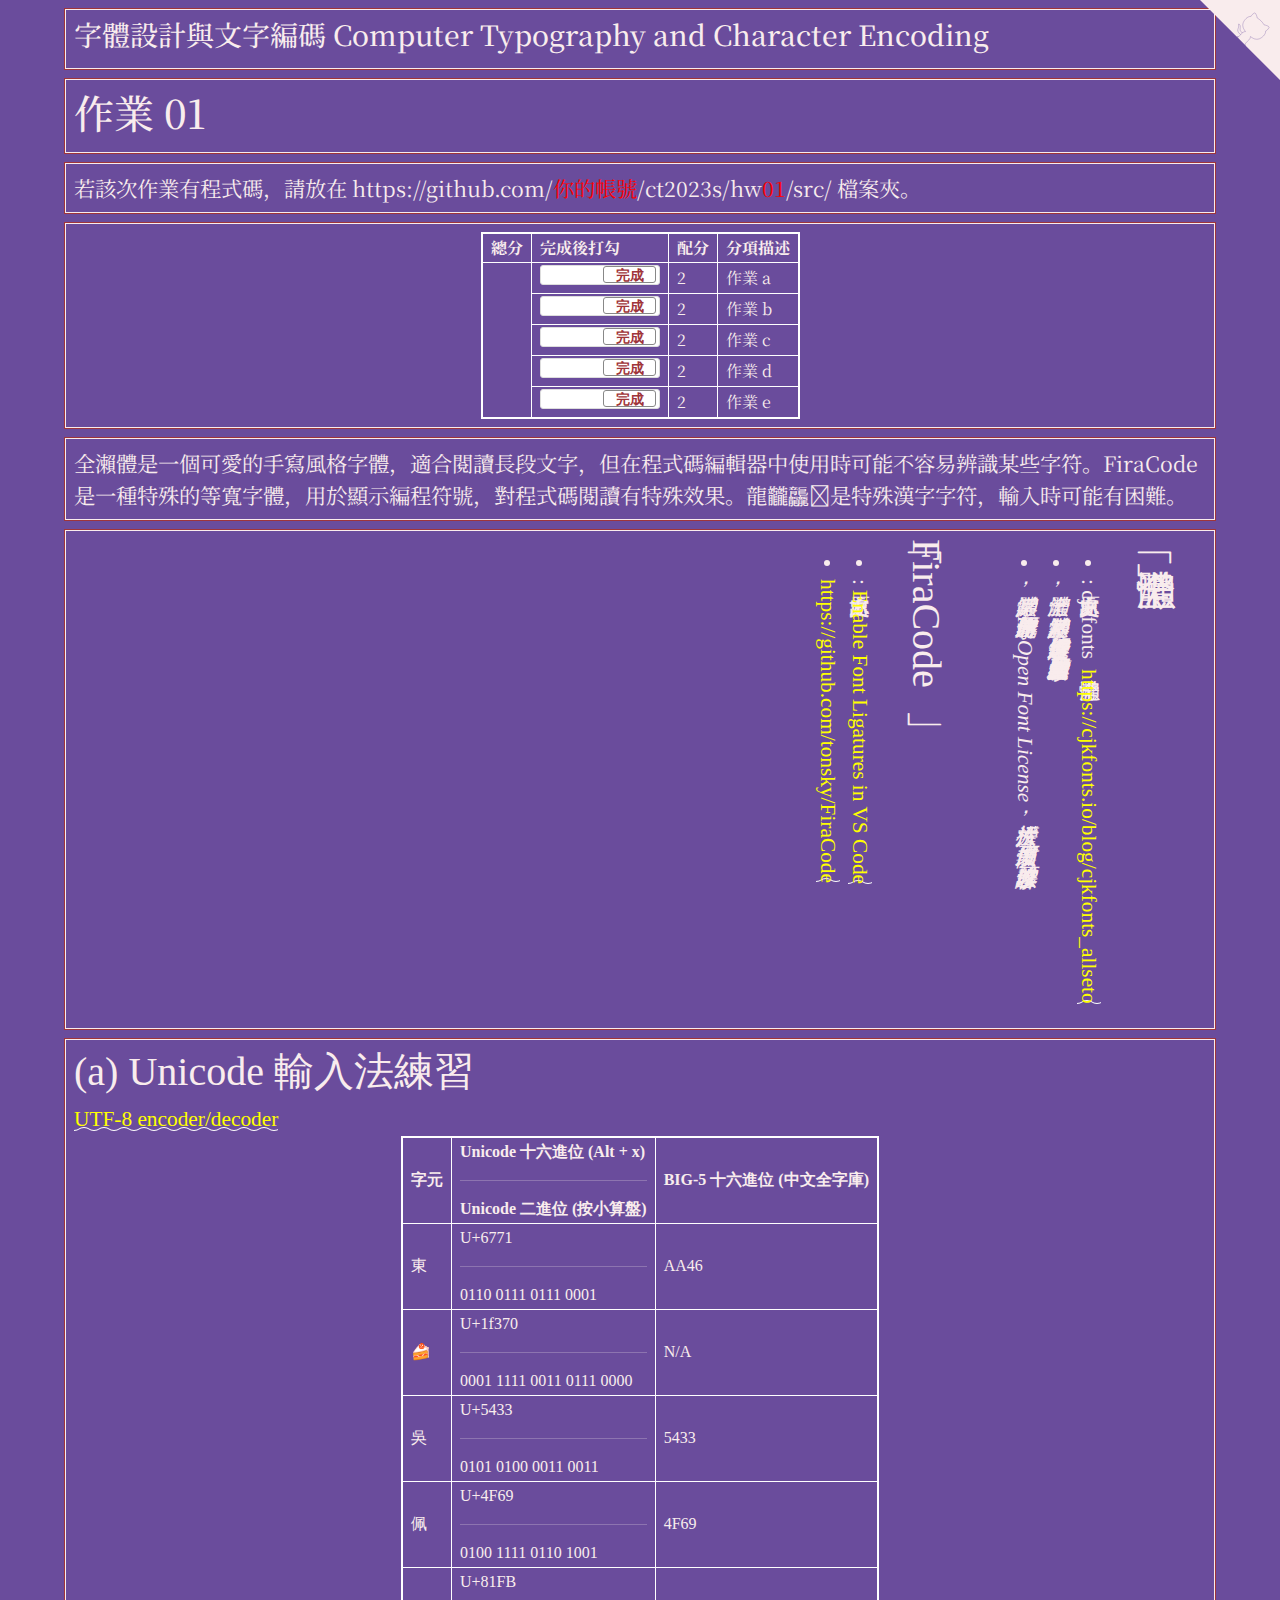
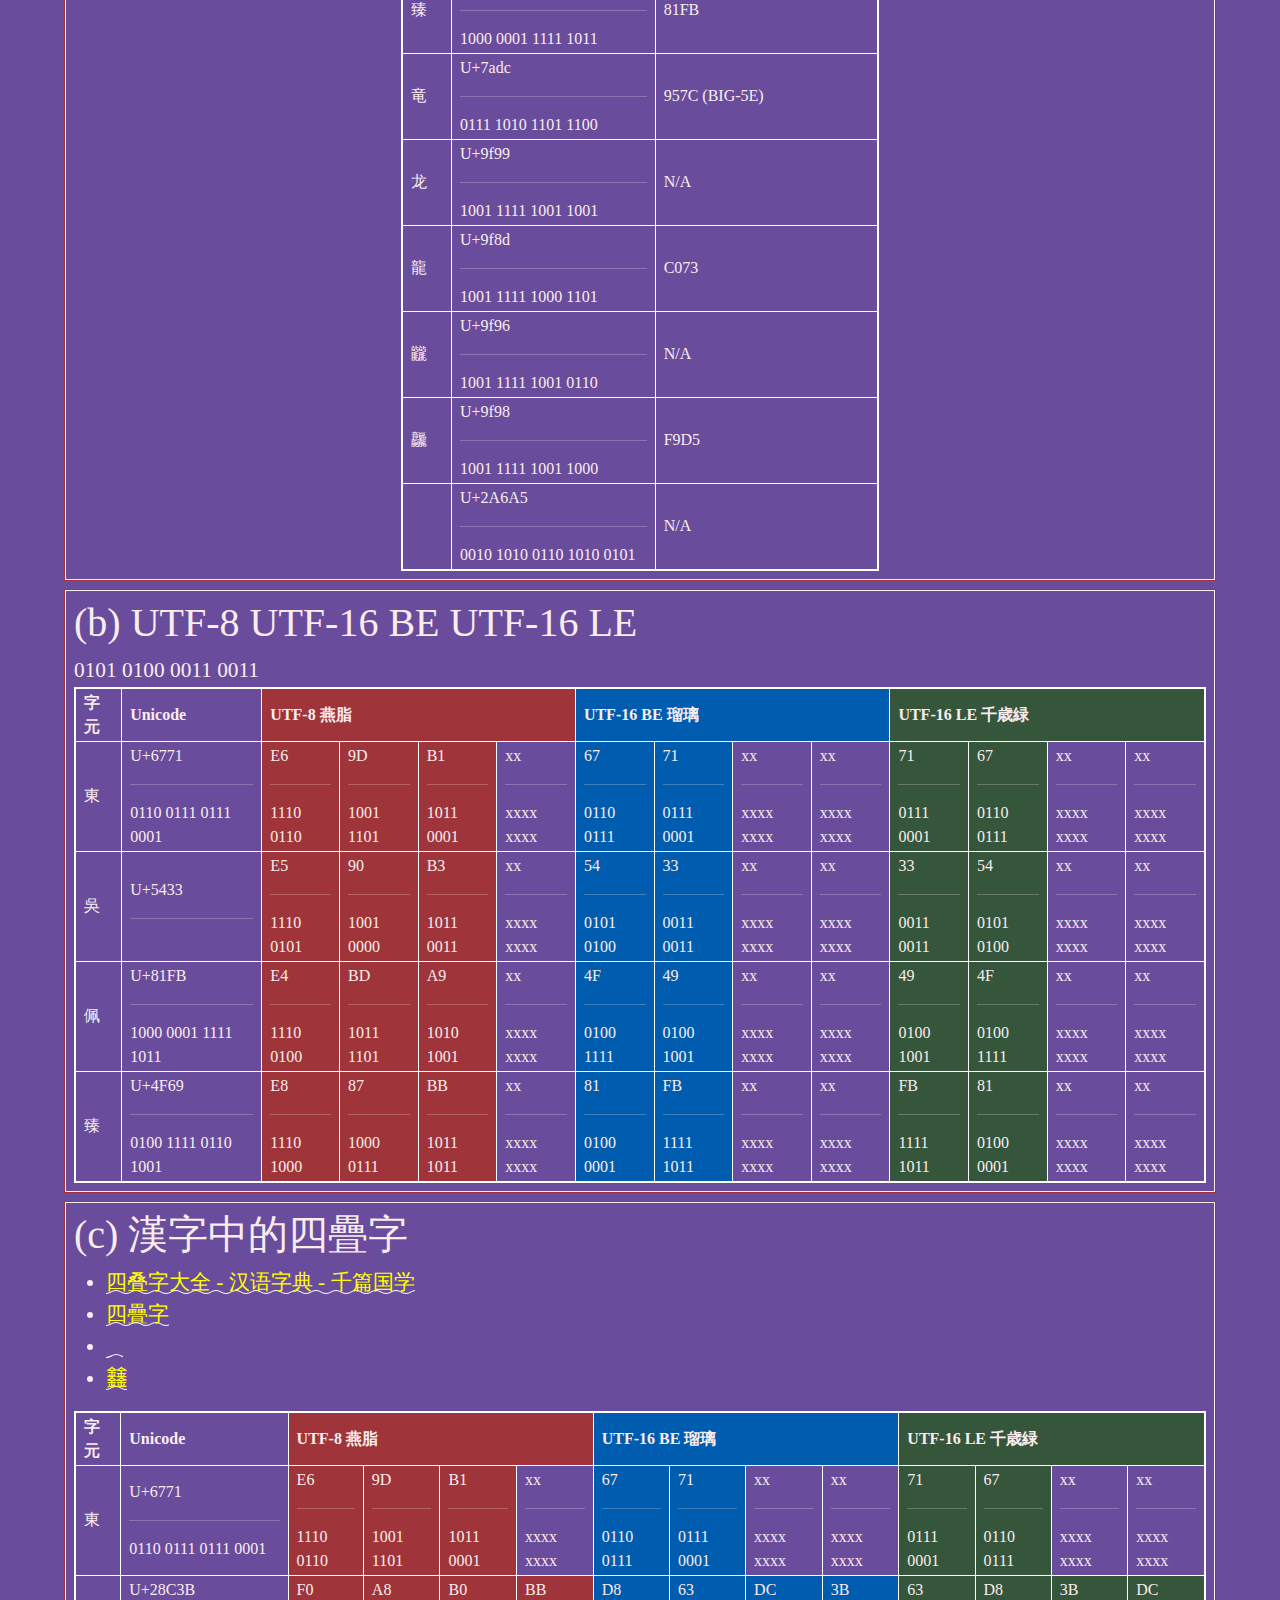
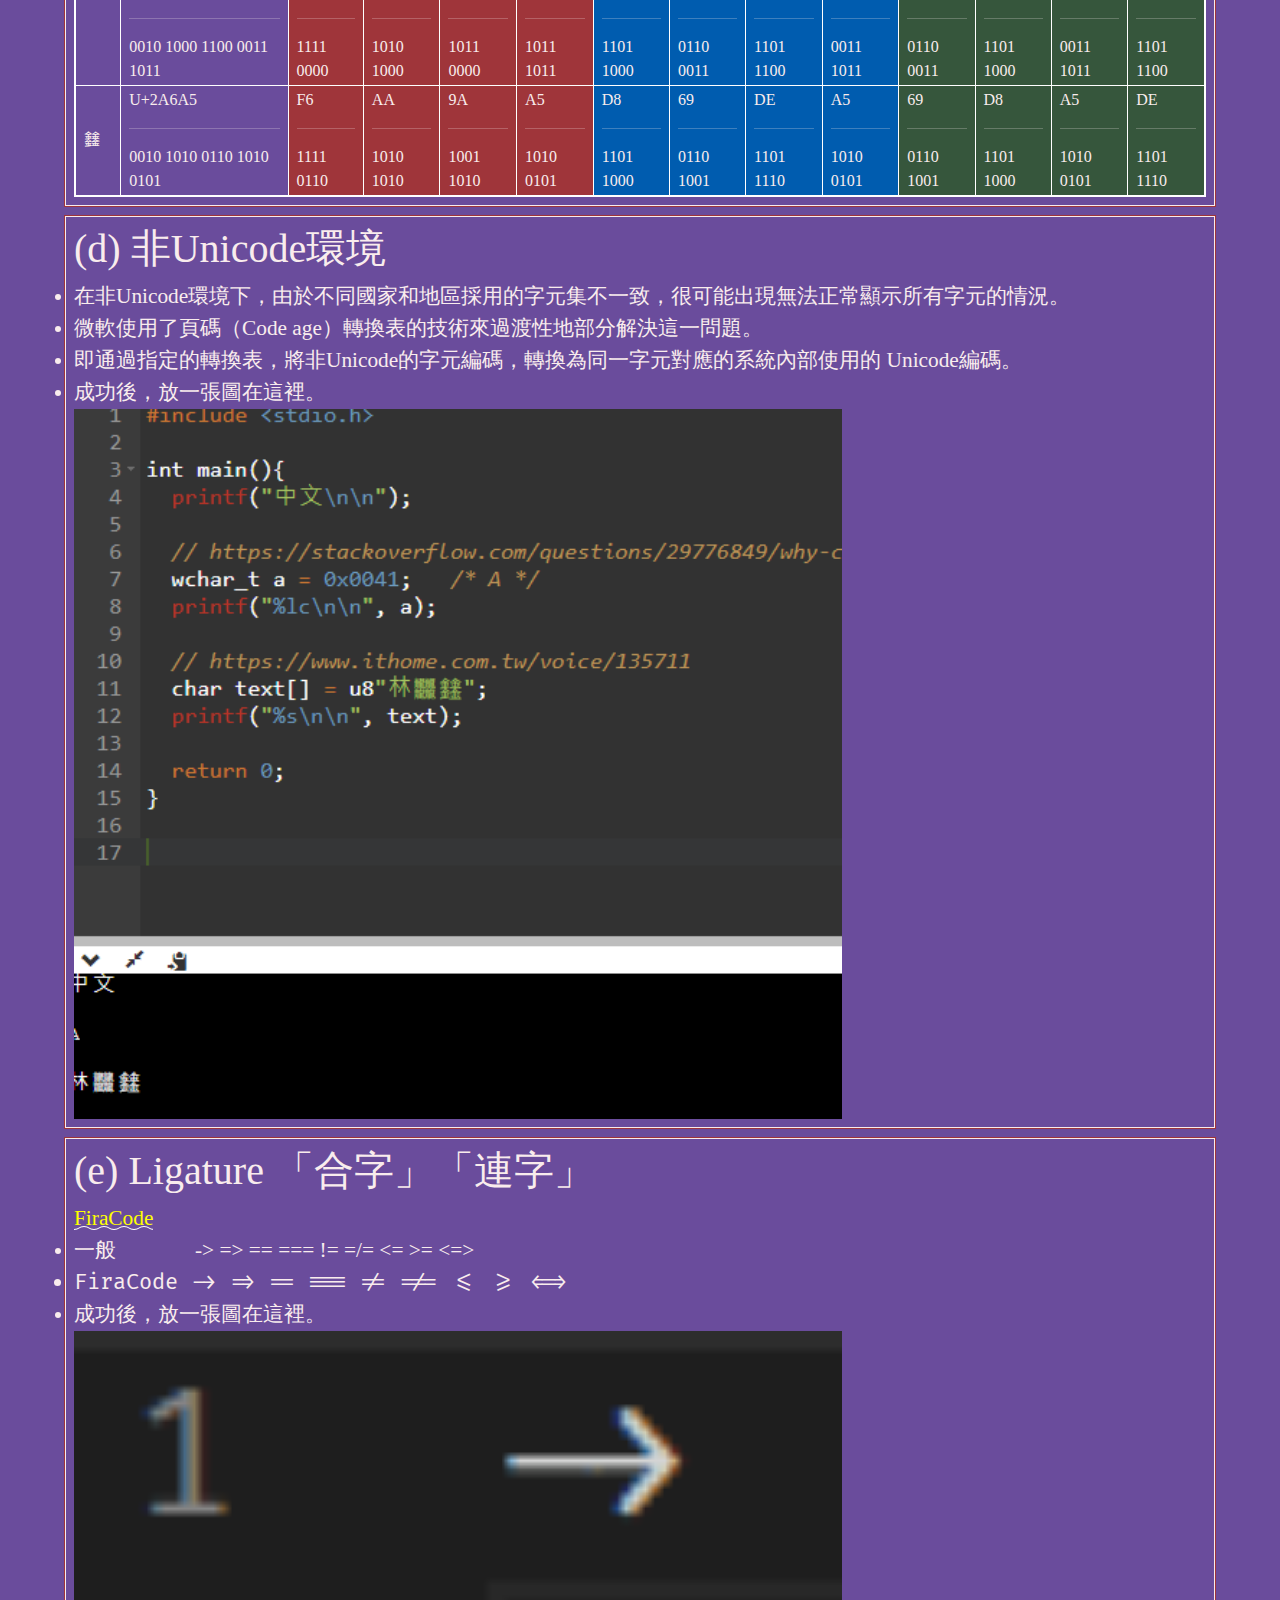
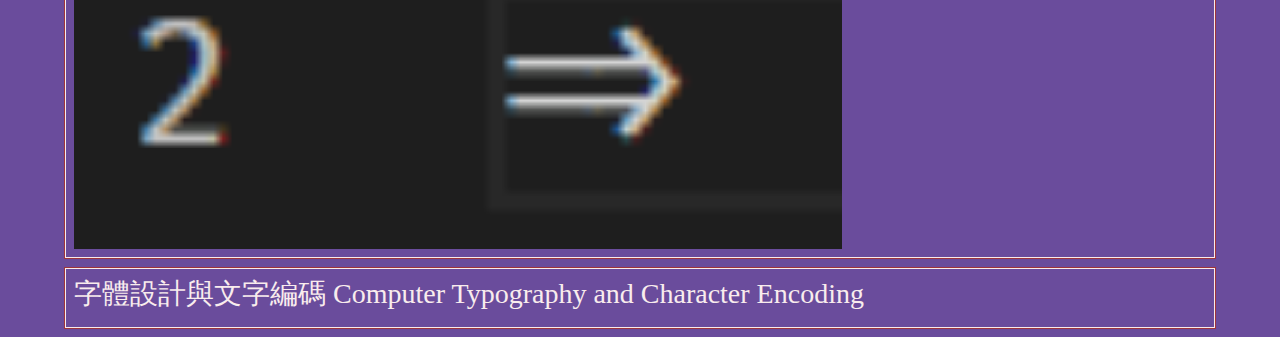
==== commit b3132c21: "Hw1 v2" ====
--- a/hw01/index.html
+++ b/hw01/index.html
@@ -324,7 +324,7 @@
         </tr>
         <tr>
           <td>吳</td>
-          <td>U+5433<hr></td>0101 0100 0011 0011<!-- Unicode 二進位 -->
+          <td>U+5433<hr>0101 0100 0011 0011</td><!-- Unicode 二進位 -->
           <td>5433</td> <!-- BIG-5 十六進位 -->
         </tr>
         <tr>
